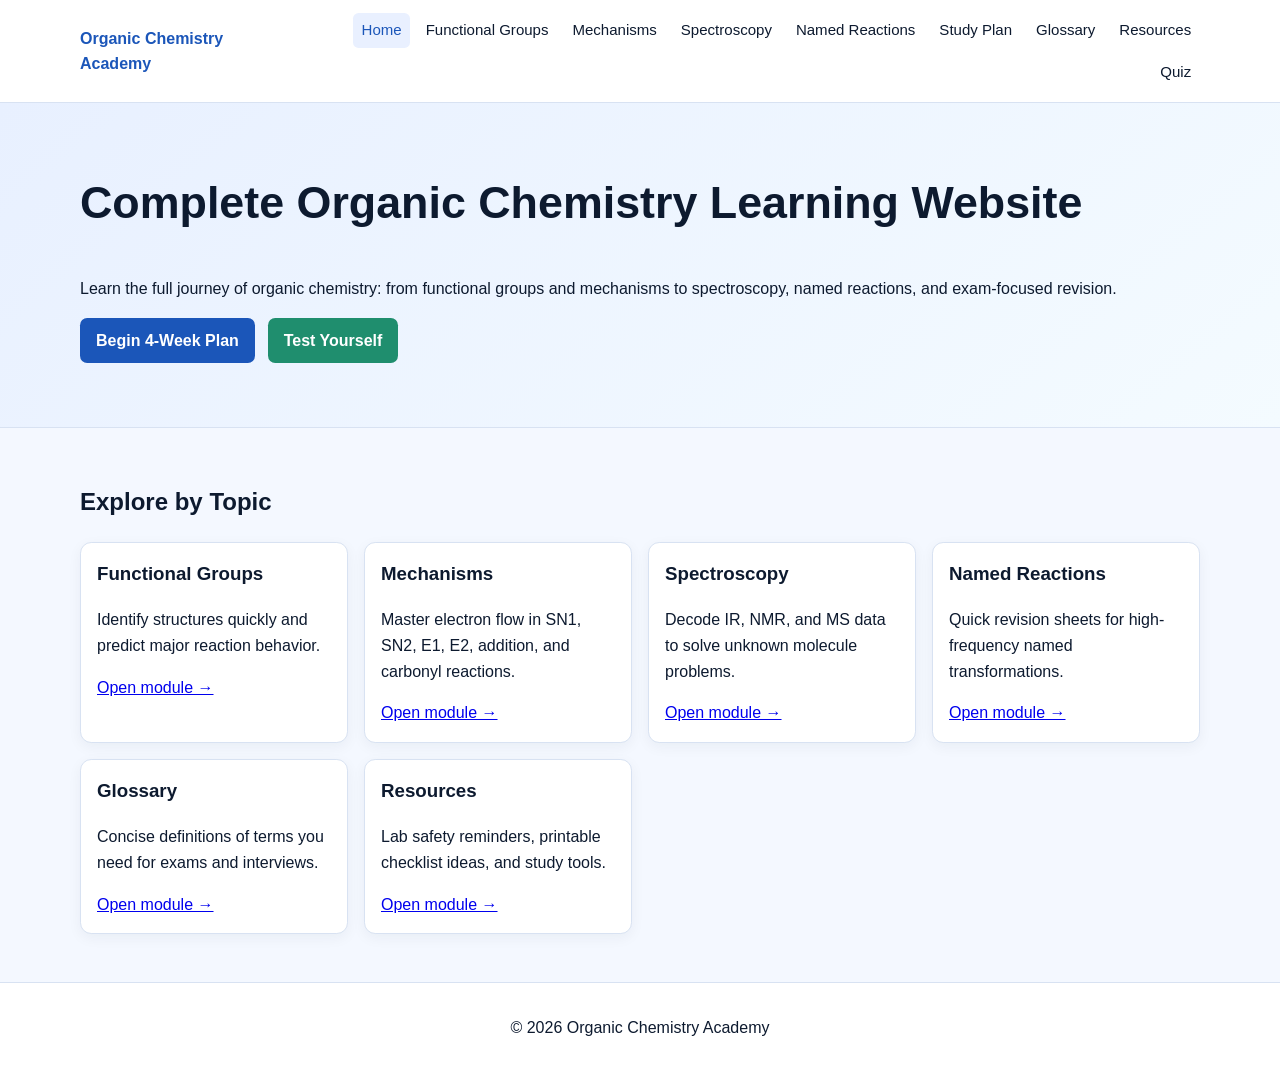
==== index.html @ 2b720aa4 "Expand site into complete organic chemistry portal" ====
<!DOCTYPE html>
<html lang="en">
  <head>
    <meta charset="UTF-8" />
    <meta name="viewport" content="width=device-width, initial-scale=1.0" />
    <title>Organic Chemistry Academy</title>
    <meta name="description" content="A complete multi-page organic chemistry learning website with notes, mechanisms, spectroscopy, quizzes, and resources." />
    <link rel="stylesheet" href="styles.css" />
  </head>
  <body>
    <header class="site-header">
      <div class="container nav-wrap">
        <a class="brand" href="index.html">Organic Chemistry Academy</a>
        <button id="menuToggle" class="menu-toggle" aria-label="Toggle navigation">☰</button>
        <nav id="siteNav" class="site-nav">
          <a href="index.html" class="active">Home</a>
          <a href="functional-groups.html">Functional Groups</a>
          <a href="reaction-mechanisms.html">Mechanisms</a>
          <a href="spectroscopy.html">Spectroscopy</a>
          <a href="named-reactions.html">Named Reactions</a>
          <a href="study-plan.html">Study Plan</a>
          <a href="glossary.html">Glossary</a>
          <a href="resources.html">Resources</a>
          <a href="quiz.html">Quiz</a>
        </nav>
      </div>
    </header>

    <main>
      <section class="hero">
        <div class="container">
          <h1>Complete Organic Chemistry Learning Website</h1>
          <p>
            Learn the full journey of organic chemistry: from functional groups and mechanisms
            to spectroscopy, named reactions, and exam-focused revision.
          </p>
          <div class="button-row">
            <a class="btn" href="study-plan.html">Begin 4-Week Plan</a>
            <a class="btn btn-secondary" href="quiz.html">Test Yourself</a>
          </div>
        </div>
      </section>

      <section class="container cards-section">
        <h2>Explore by Topic</h2>
        <div class="cards-grid">
          <article class="card">
            <h3>Functional Groups</h3>
            <p>Identify structures quickly and predict major reaction behavior.</p>
            <a href="functional-groups.html">Open module →</a>
          </article>
          <article class="card">
            <h3>Mechanisms</h3>
            <p>Master electron flow in SN1, SN2, E1, E2, addition, and carbonyl reactions.</p>
            <a href="reaction-mechanisms.html">Open module →</a>
          </article>
          <article class="card">
            <h3>Spectroscopy</h3>
            <p>Decode IR, NMR, and MS data to solve unknown molecule problems.</p>
            <a href="spectroscopy.html">Open module →</a>
          </article>
          <article class="card">
            <h3>Named Reactions</h3>
            <p>Quick revision sheets for high-frequency named transformations.</p>
            <a href="named-reactions.html">Open module →</a>
          </article>
          <article class="card">
            <h3>Glossary</h3>
            <p>Concise definitions of terms you need for exams and interviews.</p>
            <a href="glossary.html">Open module →</a>
          </article>
          <article class="card">
            <h3>Resources</h3>
            <p>Lab safety reminders, printable checklist ideas, and study tools.</p>
            <a href="resources.html">Open module →</a>
          </article>
        </div>
      </section>
    </main>

    <footer class="site-footer">
      <div class="container">
        <p>© <span class="year"></span> Organic Chemistry Academy</p>
      </div>
    </footer>

    <script src="script.js"></script>
  </body>
</html>
---- styles.css ----
:root {
  --bg: #f4f8ff;
  --surface: #ffffff;
  --text: #0d1a2f;
  --brand: #1b56b9;
  --brand-2: #1f8e6e;
  --border: #d8e2f2;
}

* { box-sizing: border-box; }

body {
  margin: 0;
  font-family: Inter, Arial, sans-serif;
  background: var(--bg);
  color: var(--text);
  line-height: 1.6;
}

.container { width: min(1120px, 92%); margin: 0 auto; }

.site-header {
  background: var(--surface);
  border-bottom: 1px solid var(--border);
  position: sticky;
  top: 0;
  z-index: 100;
}

.nav-wrap {
  display: flex;
  align-items: center;
  justify-content: space-between;
  gap: 1rem;
  padding: 0.8rem 0;
}

.brand { text-decoration: none; color: var(--brand); font-weight: 800; }

.site-nav {
  display: flex;
  flex-wrap: wrap;
  justify-content: flex-end;
  gap: 0.4rem;
}

.site-nav a {
  text-decoration: none;
  color: var(--text);
  padding: 0.35rem 0.55rem;
  border-radius: 0.35rem;
  font-size: 0.94rem;
}

.site-nav a:hover,
.site-nav a.active { background: #e9f0ff; color: var(--brand); }

.menu-toggle {
  display: none;
  border: 1px solid var(--border);
  background: #fff;
  border-radius: 0.4rem;
  font-size: 1.2rem;
}

.hero {
  background: linear-gradient(140deg, #e8f0ff, #f4fbff);
  border-bottom: 1px solid var(--border);
  padding: 4rem 0;
}

.hero h1 { margin-top: 0; font-size: clamp(1.9rem, 4vw, 2.8rem); }

.button-row { display: flex; flex-wrap: wrap; gap: 0.8rem; margin-top: 1rem; }

.btn {
  background: var(--brand);
  color: #fff;
  border: none;
  border-radius: 0.45rem;
  padding: 0.62rem 1rem;
  cursor: pointer;
  text-decoration: none;
  font-weight: 700;
}

.btn-secondary { background: var(--brand-2); }
.btn:hover { opacity: 0.92; }

.cards-section,
.page-content { padding: 2.2rem 0 3rem; }

.cards-grid {
  display: grid;
  grid-template-columns: repeat(auto-fit, minmax(240px, 1fr));
  gap: 1rem;
}

.card {
  background: var(--surface);
  border: 1px solid var(--border);
  border-radius: 0.7rem;
  padding: 1rem;
  box-shadow: 0 4px 14px rgba(10, 30, 60, 0.05);
}

.card h2,
.card h3 { margin-top: 0; }

.chem-table {
  width: 100%;
  border-collapse: collapse;
  background: var(--surface);
}

.chem-table th,
.chem-table td {
  border: 1px solid var(--border);
  padding: 0.6rem;
  text-align: left;
}

.note-box {
  margin-top: 1rem;
  background: var(--surface);
  border: 1px solid var(--border);
  border-left: 5px solid var(--brand);
  border-radius: 0.5rem;
  padding: 1rem;
}

.timeline article {
  background: var(--surface);
  border: 1px solid var(--border);
  border-left: 5px solid var(--brand-2);
  border-radius: 0.5rem;
  margin: 0.8rem 0;
  padding: 0.8rem 1rem;
}

.glossary {
  display: grid;
  gap: 0.8rem;
}

.glossary div {
  background: var(--surface);
  border: 1px solid var(--border);
  border-radius: 0.5rem;
  padding: 0.8rem 1rem;
}

.glossary dt { font-weight: 700; }
.glossary dd { margin: 0.2rem 0 0; }

.quiz-form fieldset {
  border: 1px solid var(--border);
  border-radius: 0.5rem;
  padding: 0.9rem 1rem;
  margin: 0 0 0.9rem;
  background: var(--surface);
}

.quiz-form label {
  display: block;
  margin: 0.25rem 0;
}

.quiz-result {
  font-weight: 700;
  margin-top: 1rem;
}

.site-footer {
  background: var(--surface);
  border-top: 1px solid var(--border);
  padding: 1rem 0;
  text-align: center;
}

@media (max-width: 980px) {
  .menu-toggle { display: block; }

  .site-nav {
    display: none;
    position: absolute;
    top: 100%;
    right: 4%;
    flex-direction: column;
    background: var(--surface);
    border: 1px solid var(--border);
    border-radius: 0.5rem;
    padding: 0.5rem;
    box-shadow: 0 10px 20px rgba(16, 32, 64, 0.12);
    max-width: min(92vw, 300px);
  }

  .site-nav.show { display: flex; }
}
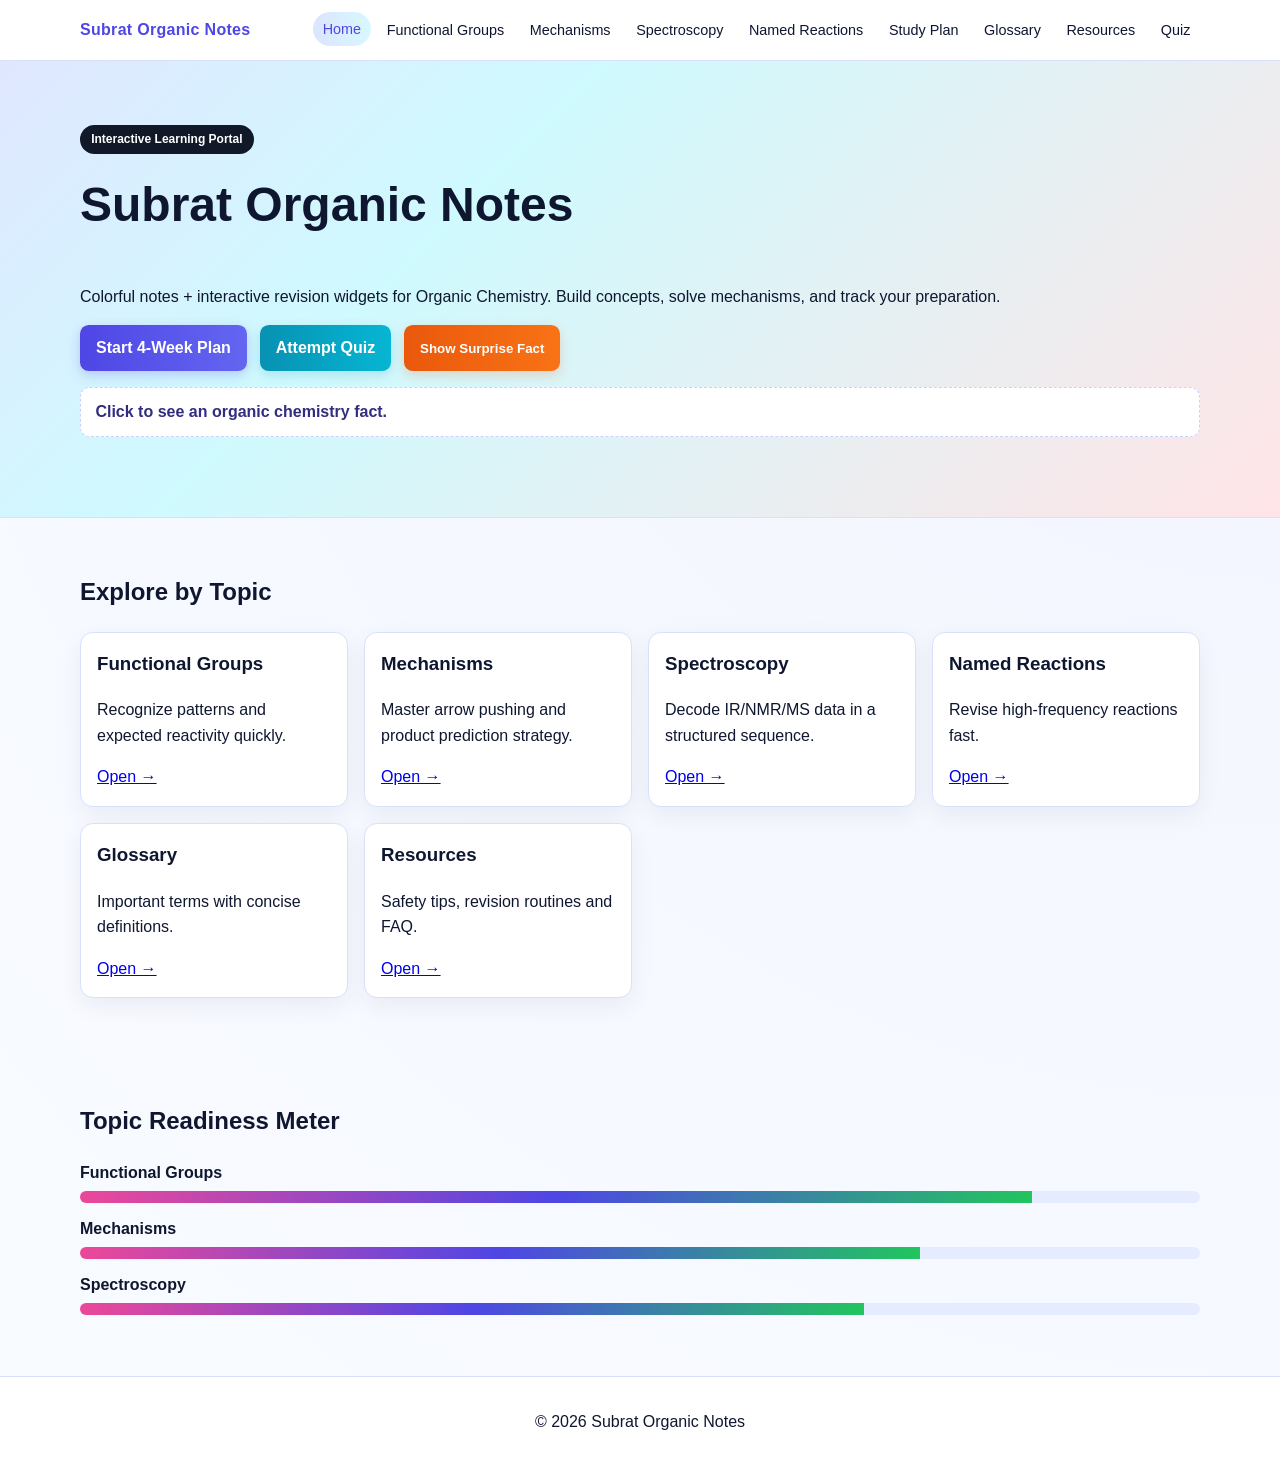
==== commit 9727d42a: "Rebrand to Subrat Organic Notes with colorful interactive UI" ====
--- a/index.html
+++ b/index.html
@@ -3,14 +3,14 @@
   <head>
     <meta charset="UTF-8" />
     <meta name="viewport" content="width=device-width, initial-scale=1.0" />
-    <title>Organic Chemistry Academy</title>
-    <meta name="description" content="A complete multi-page organic chemistry learning website with notes, mechanisms, spectroscopy, quizzes, and resources." />
+    <title>Subrat Organic Notes</title>
+    <meta name="description" content="A colorful and interactive multi-page organic chemistry website with notes, mechanisms, quizzes, and study tools." />
     <link rel="stylesheet" href="styles.css" />
   </head>
   <body>
     <header class="site-header">
       <div class="container nav-wrap">
-        <a class="brand" href="index.html">Organic Chemistry Academy</a>
+        <a class="brand" href="index.html">Subrat Organic Notes</a>
         <button id="menuToggle" class="menu-toggle" aria-label="Toggle navigation">☰</button>
         <nav id="siteNav" class="site-nav">
           <a href="index.html" class="active">Home</a>
@@ -27,60 +27,55 @@
     </header>
 
     <main>
-      <section class="hero">
+      <section class="hero colorful">
         <div class="container">
-          <h1>Complete Organic Chemistry Learning Website</h1>
+          <span class="badge">Interactive Learning Portal</span>
+          <h1>Subrat Organic Notes</h1>
           <p>
-            Learn the full journey of organic chemistry: from functional groups and mechanisms
-            to spectroscopy, named reactions, and exam-focused revision.
+            Colorful notes + interactive revision widgets for Organic Chemistry.
+            Build concepts, solve mechanisms, and track your preparation.
           </p>
           <div class="button-row">
-            <a class="btn" href="study-plan.html">Begin 4-Week Plan</a>
-            <a class="btn btn-secondary" href="quiz.html">Test Yourself</a>
+            <a class="btn" href="study-plan.html">Start 4-Week Plan</a>
+            <a class="btn btn-secondary" href="quiz.html">Attempt Quiz</a>
+            <button class="btn btn-accent" id="surpriseFactBtn" type="button">Show Surprise Fact</button>
           </div>
+          <p class="fact-box" id="surpriseFact">Click to see an organic chemistry fact.</p>
         </div>
       </section>
 
       <section class="container cards-section">
         <h2>Explore by Topic</h2>
         <div class="cards-grid">
-          <article class="card">
-            <h3>Functional Groups</h3>
-            <p>Identify structures quickly and predict major reaction behavior.</p>
-            <a href="functional-groups.html">Open module →</a>
-          </article>
-          <article class="card">
-            <h3>Mechanisms</h3>
-            <p>Master electron flow in SN1, SN2, E1, E2, addition, and carbonyl reactions.</p>
-            <a href="reaction-mechanisms.html">Open module →</a>
-          </article>
-          <article class="card">
-            <h3>Spectroscopy</h3>
-            <p>Decode IR, NMR, and MS data to solve unknown molecule problems.</p>
-            <a href="spectroscopy.html">Open module →</a>
-          </article>
-          <article class="card">
-            <h3>Named Reactions</h3>
-            <p>Quick revision sheets for high-frequency named transformations.</p>
-            <a href="named-reactions.html">Open module →</a>
-          </article>
-          <article class="card">
-            <h3>Glossary</h3>
-            <p>Concise definitions of terms you need for exams and interviews.</p>
-            <a href="glossary.html">Open module →</a>
-          </article>
-          <article class="card">
-            <h3>Resources</h3>
-            <p>Lab safety reminders, printable checklist ideas, and study tools.</p>
-            <a href="resources.html">Open module →</a>
-          </article>
+          <article class="card card-pop"><h3>Functional Groups</h3><p>Recognize patterns and expected reactivity quickly.</p><a href="functional-groups.html">Open →</a></article>
+          <article class="card card-pop"><h3>Mechanisms</h3><p>Master arrow pushing and product prediction strategy.</p><a href="reaction-mechanisms.html">Open →</a></article>
+          <article class="card card-pop"><h3>Spectroscopy</h3><p>Decode IR/NMR/MS data in a structured sequence.</p><a href="spectroscopy.html">Open →</a></article>
+          <article class="card card-pop"><h3>Named Reactions</h3><p>Revise high-frequency reactions fast.</p><a href="named-reactions.html">Open →</a></article>
+          <article class="card card-pop"><h3>Glossary</h3><p>Important terms with concise definitions.</p><a href="glossary.html">Open →</a></article>
+          <article class="card card-pop"><h3>Resources</h3><p>Safety tips, revision routines and FAQ.</p><a href="resources.html">Open →</a></article>
+        </div>
+      </section>
+
+      <section class="container progress-section">
+        <h2>Topic Readiness Meter</h2>
+        <div class="progress-item">
+          <span>Functional Groups</span>
+          <div class="progress-track"><div class="progress-fill" data-progress="85"></div></div>
+        </div>
+        <div class="progress-item">
+          <span>Mechanisms</span>
+          <div class="progress-track"><div class="progress-fill" data-progress="75"></div></div>
+        </div>
+        <div class="progress-item">
+          <span>Spectroscopy</span>
+          <div class="progress-track"><div class="progress-fill" data-progress="70"></div></div>
         </div>
       </section>
     </main>
 
     <footer class="site-footer">
       <div class="container">
-        <p>© <span class="year"></span> Organic Chemistry Academy</p>
+        <p>© <span class="year"></span> Subrat Organic Notes</p>
       </div>
     </footer>
 
--- a/styles.css
+++ b/styles.css
@@ -1,18 +1,21 @@
 :root {
-  --bg: #f4f8ff;
+  --bg: #f5f7ff;
   --surface: #ffffff;
-  --text: #0d1a2f;
-  --brand: #1b56b9;
-  --brand-2: #1f8e6e;
-  --border: #d8e2f2;
+  --text: #0f1730;
+  --brand: #4f46e5;
+  --brand-2: #06b6d4;
+  --accent: #f97316;
+  --pink: #ec4899;
+  --green: #22c55e;
+  --border: #d9e0fb;
 }
 
 * { box-sizing: border-box; }
 
 body {
   margin: 0;
-  font-family: Inter, Arial, sans-serif;
-  background: var(--bg);
+  font-family: 'Segoe UI', Arial, sans-serif;
+  background: radial-gradient(circle at top right, #eef4ff 0%, var(--bg) 35%, #f8fbff 100%);
   color: var(--text);
   line-height: 1.6;
 }
@@ -20,75 +23,89 @@
 .container { width: min(1120px, 92%); margin: 0 auto; }
 
 .site-header {
-  background: var(--surface);
+  background: rgba(255, 255, 255, 0.95);
+  backdrop-filter: blur(8px);
   border-bottom: 1px solid var(--border);
   position: sticky;
   top: 0;
   z-index: 100;
 }
 
-.nav-wrap {
-  display: flex;
-  align-items: center;
-  justify-content: space-between;
-  gap: 1rem;
-  padding: 0.8rem 0;
-}
-
-.brand { text-decoration: none; color: var(--brand); font-weight: 800; }
-
-.site-nav {
-  display: flex;
-  flex-wrap: wrap;
-  justify-content: flex-end;
-  gap: 0.4rem;
-}
-
+.nav-wrap { display: flex; align-items: center; justify-content: space-between; gap: 1rem; padding: 0.8rem 0; }
+.brand { text-decoration: none; color: var(--brand); font-weight: 900; letter-spacing: 0.3px; }
+
+.site-nav { display: flex; flex-wrap: wrap; justify-content: flex-end; gap: 0.4rem; }
 .site-nav a {
   text-decoration: none;
   color: var(--text);
-  padding: 0.35rem 0.55rem;
-  border-radius: 0.35rem;
-  font-size: 0.94rem;
-}
-
+  padding: 0.36rem 0.6rem;
+  border-radius: 999px;
+  font-size: 0.9rem;
+  transition: all 0.2s ease;
+}
 .site-nav a:hover,
-.site-nav a.active { background: #e9f0ff; color: var(--brand); }
+.site-nav a.active { background: linear-gradient(90deg, #dbe5ff, #d8f8ff); color: var(--brand); transform: translateY(-1px); }
 
 .menu-toggle {
   display: none;
   border: 1px solid var(--border);
   background: #fff;
-  border-radius: 0.4rem;
+  border-radius: 0.5rem;
   font-size: 1.2rem;
 }
 
 .hero {
-  background: linear-gradient(140deg, #e8f0ff, #f4fbff);
   border-bottom: 1px solid var(--border);
   padding: 4rem 0;
 }
 
-.hero h1 { margin-top: 0; font-size: clamp(1.9rem, 4vw, 2.8rem); }
+.hero.colorful {
+  background: linear-gradient(135deg, #e0e7ff 0%, #cffafe 35%, #ffe4e6 100%);
+}
+
+.badge {
+  display: inline-block;
+  background: #111827;
+  color: #fff;
+  padding: 0.3rem 0.7rem;
+  border-radius: 999px;
+  font-size: 0.75rem;
+  font-weight: 700;
+  margin-bottom: 0.8rem;
+}
+
+.hero h1 { margin-top: 0; font-size: clamp(2rem, 4vw, 3rem); }
 
 .button-row { display: flex; flex-wrap: wrap; gap: 0.8rem; margin-top: 1rem; }
 
 .btn {
-  background: var(--brand);
+  background: linear-gradient(90deg, var(--brand), #6366f1);
   color: #fff;
   border: none;
-  border-radius: 0.45rem;
-  padding: 0.62rem 1rem;
+  border-radius: 0.55rem;
+  padding: 0.64rem 1rem;
   cursor: pointer;
   text-decoration: none;
   font-weight: 700;
-}
-
-.btn-secondary { background: var(--brand-2); }
-.btn:hover { opacity: 0.92; }
+  box-shadow: 0 4px 12px rgba(79, 70, 229, 0.25);
+}
+.btn:hover { transform: translateY(-1px); }
+.btn-secondary { background: linear-gradient(90deg, #0891b2, var(--brand-2)); box-shadow: 0 4px 12px rgba(8, 145, 178, 0.2); }
+.btn-accent { background: linear-gradient(90deg, #ea580c, var(--accent)); box-shadow: 0 4px 12px rgba(234, 88, 12, 0.22); }
+
+.fact-box {
+  margin-top: 1rem;
+  background: #fff;
+  border: 1px dashed #c7d2fe;
+  border-radius: 0.6rem;
+  padding: 0.7rem 0.9rem;
+  font-weight: 600;
+  color: #312e81;
+}
 
 .cards-section,
-.page-content { padding: 2.2rem 0 3rem; }
+.page-content,
+.progress-section { padding: 2.2rem 0 3rem; }
 
 .cards-grid {
   display: grid;
@@ -99,26 +116,36 @@
 .card {
   background: var(--surface);
   border: 1px solid var(--border);
-  border-radius: 0.7rem;
+  border-radius: 0.8rem;
   padding: 1rem;
-  box-shadow: 0 4px 14px rgba(10, 30, 60, 0.05);
-}
+  box-shadow: 0 8px 24px rgba(15, 23, 48, 0.06);
+}
+
+.card-pop { transition: transform 0.2s ease, box-shadow 0.2s ease; }
+.card-pop:hover { transform: translateY(-5px); box-shadow: 0 14px 28px rgba(15, 23, 48, 0.14); }
 
 .card h2,
 .card h3 { margin-top: 0; }
 
-.chem-table {
-  width: 100%;
-  border-collapse: collapse;
-  background: var(--surface);
-}
-
+.progress-item { margin: 0.8rem 0; }
+.progress-item span { font-weight: 700; }
+.progress-track {
+  margin-top: 0.35rem;
+  height: 12px;
+  background: #e6ecff;
+  border-radius: 999px;
+  overflow: hidden;
+}
+.progress-fill {
+  width: 0;
+  height: 100%;
+  background: linear-gradient(90deg, var(--pink), var(--brand), var(--green));
+  transition: width 1s ease;
+}
+
+.chem-table { width: 100%; border-collapse: collapse; background: var(--surface); }
 .chem-table th,
-.chem-table td {
-  border: 1px solid var(--border);
-  padding: 0.6rem;
-  text-align: left;
-}
+.chem-table td { border: 1px solid var(--border); padding: 0.6rem; text-align: left; }
 
 .note-box {
   margin-top: 1rem;
@@ -138,37 +165,41 @@
   padding: 0.8rem 1rem;
 }
 
-.glossary {
-  display: grid;
-  gap: 0.8rem;
-}
-
-.glossary div {
-  background: var(--surface);
-  border: 1px solid var(--border);
-  border-radius: 0.5rem;
-  padding: 0.8rem 1rem;
-}
-
+.glossary { display: grid; gap: 0.8rem; }
+.glossary div { background: var(--surface); border: 1px solid var(--border); border-radius: 0.5rem; padding: 0.8rem 1rem; }
 .glossary dt { font-weight: 700; }
 .glossary dd { margin: 0.2rem 0 0; }
 
 .quiz-form fieldset {
   border: 1px solid var(--border);
-  border-radius: 0.5rem;
+  border-radius: 0.65rem;
   padding: 0.9rem 1rem;
   margin: 0 0 0.9rem;
-  background: var(--surface);
-}
-
-.quiz-form label {
-  display: block;
-  margin: 0.25rem 0;
-}
-
-.quiz-result {
+  background: linear-gradient(180deg, #fff, #f9fbff);
+}
+.quiz-form label { display: block; margin: 0.3rem 0; }
+.quiz-result { font-weight: 800; margin-top: 1rem; font-size: 1.05rem; }
+
+.faq-block {
+  margin-top: 1.5rem;
+  background: #fff;
+  border: 1px solid var(--border);
+  border-radius: 0.7rem;
+  padding: 1rem;
+}
+
+.faq-block details {
+  border: 1px solid #e8edff;
+  border-radius: 0.55rem;
+  padding: 0.6rem 0.8rem;
+  margin: 0.6rem 0;
+  background: #f9fbff;
+}
+
+.faq-block summary {
+  cursor: pointer;
   font-weight: 700;
-  margin-top: 1rem;
+  color: #312e81;
 }
 
 .site-footer {
@@ -180,7 +211,6 @@
 
 @media (max-width: 980px) {
   .menu-toggle { display: block; }
-
   .site-nav {
     display: none;
     position: absolute;
@@ -194,6 +224,5 @@
     box-shadow: 0 10px 20px rgba(16, 32, 64, 0.12);
     max-width: min(92vw, 300px);
   }
-
   .site-nav.show { display: flex; }
 }
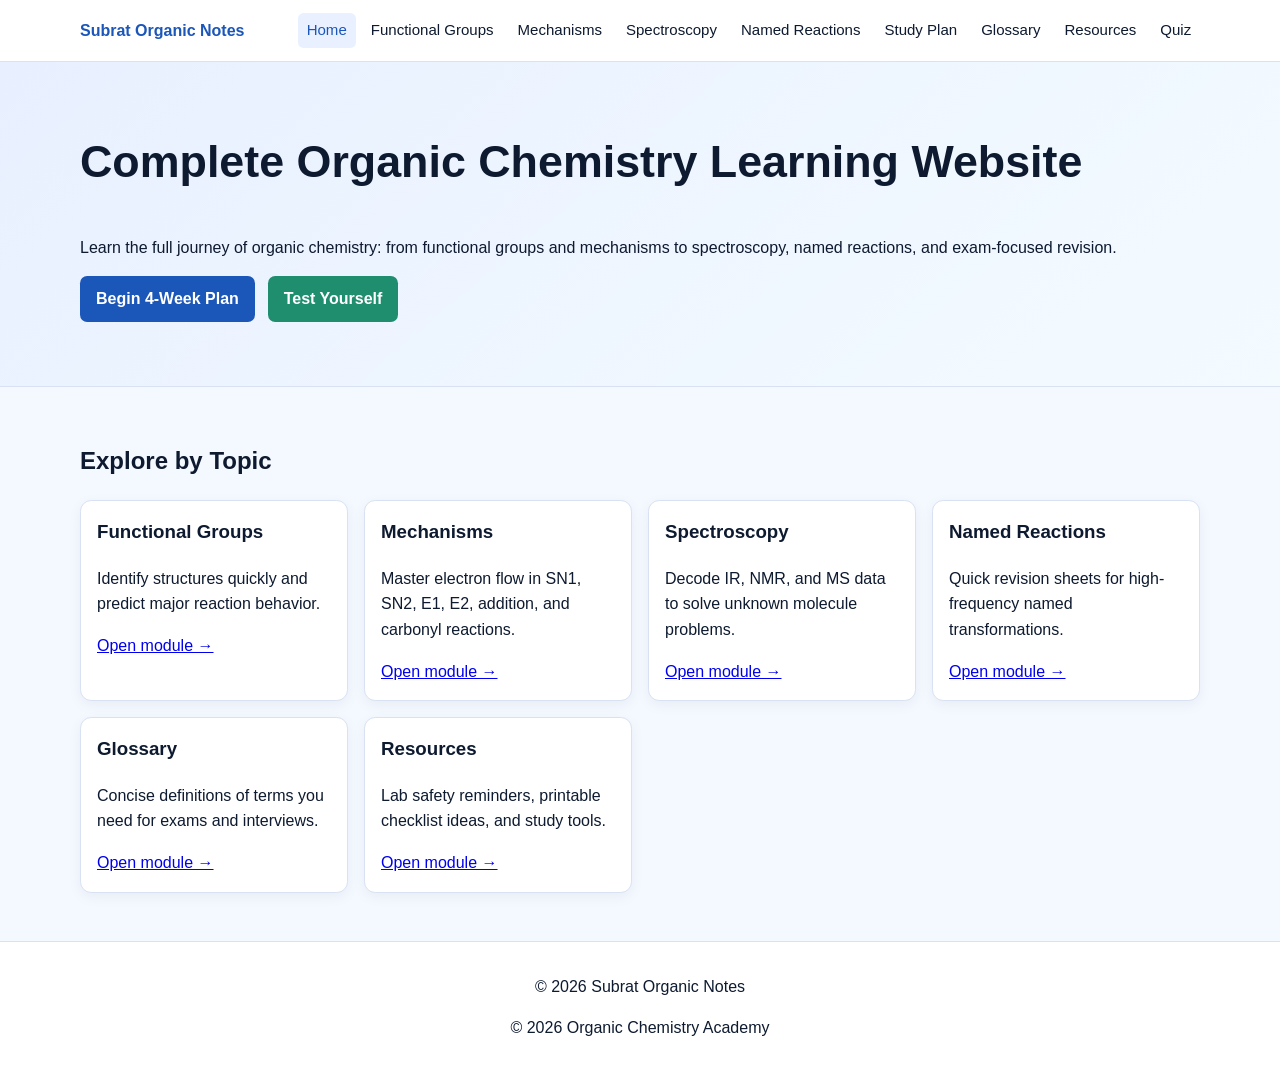
==== commit 11c49ba5: "Merge branch 'main' into codex/create-complete-organic-chemistry-website-qwh6n4" ====
--- a/index.html
+++ b/index.html
@@ -3,8 +3,8 @@
   <head>
     <meta charset="UTF-8" />
     <meta name="viewport" content="width=device-width, initial-scale=1.0" />
-    <title>Subrat Organic Notes</title>
-    <meta name="description" content="A colorful and interactive multi-page organic chemistry website with notes, mechanisms, quizzes, and study tools." />
+    <title>Organic Chemistry Academy</title>
+    <meta name="description" content="A complete multi-page organic chemistry learning website with notes, mechanisms, spectroscopy, quizzes, and resources." />
     <link rel="stylesheet" href="styles.css" />
   </head>
   <body>
@@ -27,48 +27,53 @@
     </header>
 
     <main>
-      <section class="hero colorful">
+      <section class="hero">
         <div class="container">
-          <span class="badge">Interactive Learning Portal</span>
-          <h1>Subrat Organic Notes</h1>
+          <h1>Complete Organic Chemistry Learning Website</h1>
           <p>
-            Colorful notes + interactive revision widgets for Organic Chemistry.
-            Build concepts, solve mechanisms, and track your preparation.
+            Learn the full journey of organic chemistry: from functional groups and mechanisms
+            to spectroscopy, named reactions, and exam-focused revision.
           </p>
           <div class="button-row">
-            <a class="btn" href="study-plan.html">Start 4-Week Plan</a>
-            <a class="btn btn-secondary" href="quiz.html">Attempt Quiz</a>
-            <button class="btn btn-accent" id="surpriseFactBtn" type="button">Show Surprise Fact</button>
+            <a class="btn" href="study-plan.html">Begin 4-Week Plan</a>
+            <a class="btn btn-secondary" href="quiz.html">Test Yourself</a>
           </div>
-          <p class="fact-box" id="surpriseFact">Click to see an organic chemistry fact.</p>
         </div>
       </section>
 
       <section class="container cards-section">
         <h2>Explore by Topic</h2>
         <div class="cards-grid">
-          <article class="card card-pop"><h3>Functional Groups</h3><p>Recognize patterns and expected reactivity quickly.</p><a href="functional-groups.html">Open →</a></article>
-          <article class="card card-pop"><h3>Mechanisms</h3><p>Master arrow pushing and product prediction strategy.</p><a href="reaction-mechanisms.html">Open →</a></article>
-          <article class="card card-pop"><h3>Spectroscopy</h3><p>Decode IR/NMR/MS data in a structured sequence.</p><a href="spectroscopy.html">Open →</a></article>
-          <article class="card card-pop"><h3>Named Reactions</h3><p>Revise high-frequency reactions fast.</p><a href="named-reactions.html">Open →</a></article>
-          <article class="card card-pop"><h3>Glossary</h3><p>Important terms with concise definitions.</p><a href="glossary.html">Open →</a></article>
-          <article class="card card-pop"><h3>Resources</h3><p>Safety tips, revision routines and FAQ.</p><a href="resources.html">Open →</a></article>
-        </div>
-      </section>
-
-      <section class="container progress-section">
-        <h2>Topic Readiness Meter</h2>
-        <div class="progress-item">
-          <span>Functional Groups</span>
-          <div class="progress-track"><div class="progress-fill" data-progress="85"></div></div>
-        </div>
-        <div class="progress-item">
-          <span>Mechanisms</span>
-          <div class="progress-track"><div class="progress-fill" data-progress="75"></div></div>
-        </div>
-        <div class="progress-item">
-          <span>Spectroscopy</span>
-          <div class="progress-track"><div class="progress-fill" data-progress="70"></div></div>
+          <article class="card">
+            <h3>Functional Groups</h3>
+            <p>Identify structures quickly and predict major reaction behavior.</p>
+            <a href="functional-groups.html">Open module →</a>
+          </article>
+          <article class="card">
+            <h3>Mechanisms</h3>
+            <p>Master electron flow in SN1, SN2, E1, E2, addition, and carbonyl reactions.</p>
+            <a href="reaction-mechanisms.html">Open module →</a>
+          </article>
+          <article class="card">
+            <h3>Spectroscopy</h3>
+            <p>Decode IR, NMR, and MS data to solve unknown molecule problems.</p>
+            <a href="spectroscopy.html">Open module →</a>
+          </article>
+          <article class="card">
+            <h3>Named Reactions</h3>
+            <p>Quick revision sheets for high-frequency named transformations.</p>
+            <a href="named-reactions.html">Open module →</a>
+          </article>
+          <article class="card">
+            <h3>Glossary</h3>
+            <p>Concise definitions of terms you need for exams and interviews.</p>
+            <a href="glossary.html">Open module →</a>
+          </article>
+          <article class="card">
+            <h3>Resources</h3>
+            <p>Lab safety reminders, printable checklist ideas, and study tools.</p>
+            <a href="resources.html">Open module →</a>
+          </article>
         </div>
       </section>
     </main>
@@ -76,6 +81,7 @@
     <footer class="site-footer">
       <div class="container">
         <p>© <span class="year"></span> Subrat Organic Notes</p>
+        <p>© <span class="year"></span> Organic Chemistry Academy</p>
       </div>
     </footer>
 
--- a/styles.css
+++ b/styles.css
@@ -1,21 +1,18 @@
 :root {
-  --bg: #f5f7ff;
+  --bg: #f4f8ff;
   --surface: #ffffff;
-  --text: #0f1730;
-  --brand: #4f46e5;
-  --brand-2: #06b6d4;
-  --accent: #f97316;
-  --pink: #ec4899;
-  --green: #22c55e;
-  --border: #d9e0fb;
+  --text: #0d1a2f;
+  --brand: #1b56b9;
+  --brand-2: #1f8e6e;
+  --border: #d8e2f2;
 }
 
 * { box-sizing: border-box; }
 
 body {
   margin: 0;
-  font-family: 'Segoe UI', Arial, sans-serif;
-  background: radial-gradient(circle at top right, #eef4ff 0%, var(--bg) 35%, #f8fbff 100%);
+  font-family: Inter, Arial, sans-serif;
+  background: var(--bg);
   color: var(--text);
   line-height: 1.6;
 }
@@ -23,89 +20,75 @@
 .container { width: min(1120px, 92%); margin: 0 auto; }
 
 .site-header {
-  background: rgba(255, 255, 255, 0.95);
-  backdrop-filter: blur(8px);
+  background: var(--surface);
   border-bottom: 1px solid var(--border);
   position: sticky;
   top: 0;
   z-index: 100;
 }
 
-.nav-wrap { display: flex; align-items: center; justify-content: space-between; gap: 1rem; padding: 0.8rem 0; }
-.brand { text-decoration: none; color: var(--brand); font-weight: 900; letter-spacing: 0.3px; }
+.nav-wrap {
+  display: flex;
+  align-items: center;
+  justify-content: space-between;
+  gap: 1rem;
+  padding: 0.8rem 0;
+}
 
-.site-nav { display: flex; flex-wrap: wrap; justify-content: flex-end; gap: 0.4rem; }
+.brand { text-decoration: none; color: var(--brand); font-weight: 800; }
+
+.site-nav {
+  display: flex;
+  flex-wrap: wrap;
+  justify-content: flex-end;
+  gap: 0.4rem;
+}
+
 .site-nav a {
   text-decoration: none;
   color: var(--text);
-  padding: 0.36rem 0.6rem;
-  border-radius: 999px;
-  font-size: 0.9rem;
-  transition: all 0.2s ease;
+  padding: 0.35rem 0.55rem;
+  border-radius: 0.35rem;
+  font-size: 0.94rem;
 }
+
 .site-nav a:hover,
-.site-nav a.active { background: linear-gradient(90deg, #dbe5ff, #d8f8ff); color: var(--brand); transform: translateY(-1px); }
+.site-nav a.active { background: #e9f0ff; color: var(--brand); }
 
 .menu-toggle {
   display: none;
   border: 1px solid var(--border);
   background: #fff;
-  border-radius: 0.5rem;
+  border-radius: 0.4rem;
   font-size: 1.2rem;
 }
 
 .hero {
+  background: linear-gradient(140deg, #e8f0ff, #f4fbff);
   border-bottom: 1px solid var(--border);
   padding: 4rem 0;
 }
 
-.hero.colorful {
-  background: linear-gradient(135deg, #e0e7ff 0%, #cffafe 35%, #ffe4e6 100%);
-}
-
-.badge {
-  display: inline-block;
-  background: #111827;
-  color: #fff;
-  padding: 0.3rem 0.7rem;
-  border-radius: 999px;
-  font-size: 0.75rem;
-  font-weight: 700;
-  margin-bottom: 0.8rem;
-}
-
-.hero h1 { margin-top: 0; font-size: clamp(2rem, 4vw, 3rem); }
+.hero h1 { margin-top: 0; font-size: clamp(1.9rem, 4vw, 2.8rem); }
 
 .button-row { display: flex; flex-wrap: wrap; gap: 0.8rem; margin-top: 1rem; }
 
 .btn {
-  background: linear-gradient(90deg, var(--brand), #6366f1);
+  background: var(--brand);
   color: #fff;
   border: none;
-  border-radius: 0.55rem;
-  padding: 0.64rem 1rem;
+  border-radius: 0.45rem;
+  padding: 0.62rem 1rem;
   cursor: pointer;
   text-decoration: none;
   font-weight: 700;
-  box-shadow: 0 4px 12px rgba(79, 70, 229, 0.25);
-}
-.btn:hover { transform: translateY(-1px); }
-.btn-secondary { background: linear-gradient(90deg, #0891b2, var(--brand-2)); box-shadow: 0 4px 12px rgba(8, 145, 178, 0.2); }
-.btn-accent { background: linear-gradient(90deg, #ea580c, var(--accent)); box-shadow: 0 4px 12px rgba(234, 88, 12, 0.22); }
-
-.fact-box {
-  margin-top: 1rem;
-  background: #fff;
-  border: 1px dashed #c7d2fe;
-  border-radius: 0.6rem;
-  padding: 0.7rem 0.9rem;
-  font-weight: 600;
-  color: #312e81;
 }
 
+.btn-secondary { background: var(--brand-2); }
+.btn:hover { opacity: 0.92; }
+
 .cards-section,
-.page-content,
-.progress-section { padding: 2.2rem 0 3rem; }
+.page-content { padding: 2.2rem 0 3rem; }
 
 .cards-grid {
   display: grid;
@@ -116,36 +99,26 @@
 .card {
   background: var(--surface);
   border: 1px solid var(--border);
-  border-radius: 0.8rem;
+  border-radius: 0.7rem;
   padding: 1rem;
-  box-shadow: 0 8px 24px rgba(15, 23, 48, 0.06);
+  box-shadow: 0 4px 14px rgba(10, 30, 60, 0.05);
 }
-
-.card-pop { transition: transform 0.2s ease, box-shadow 0.2s ease; }
-.card-pop:hover { transform: translateY(-5px); box-shadow: 0 14px 28px rgba(15, 23, 48, 0.14); }
 
 .card h2,
 .card h3 { margin-top: 0; }
 
-.progress-item { margin: 0.8rem 0; }
-.progress-item span { font-weight: 700; }
-.progress-track {
-  margin-top: 0.35rem;
-  height: 12px;
-  background: #e6ecff;
-  border-radius: 999px;
-  overflow: hidden;
-}
-.progress-fill {
-  width: 0;
-  height: 100%;
-  background: linear-gradient(90deg, var(--pink), var(--brand), var(--green));
-  transition: width 1s ease;
+.chem-table {
+  width: 100%;
+  border-collapse: collapse;
+  background: var(--surface);
 }
 
-.chem-table { width: 100%; border-collapse: collapse; background: var(--surface); }
 .chem-table th,
-.chem-table td { border: 1px solid var(--border); padding: 0.6rem; text-align: left; }
+.chem-table td {
+  border: 1px solid var(--border);
+  padding: 0.6rem;
+  text-align: left;
+}
 
 .note-box {
   margin-top: 1rem;
@@ -165,41 +138,37 @@
   padding: 0.8rem 1rem;
 }
 
-.glossary { display: grid; gap: 0.8rem; }
-.glossary div { background: var(--surface); border: 1px solid var(--border); border-radius: 0.5rem; padding: 0.8rem 1rem; }
+.glossary {
+  display: grid;
+  gap: 0.8rem;
+}
+
+.glossary div {
+  background: var(--surface);
+  border: 1px solid var(--border);
+  border-radius: 0.5rem;
+  padding: 0.8rem 1rem;
+}
+
 .glossary dt { font-weight: 700; }
 .glossary dd { margin: 0.2rem 0 0; }
 
 .quiz-form fieldset {
   border: 1px solid var(--border);
-  border-radius: 0.65rem;
+  border-radius: 0.5rem;
   padding: 0.9rem 1rem;
   margin: 0 0 0.9rem;
-  background: linear-gradient(180deg, #fff, #f9fbff);
-}
-.quiz-form label { display: block; margin: 0.3rem 0; }
-.quiz-result { font-weight: 800; margin-top: 1rem; font-size: 1.05rem; }
-
-.faq-block {
-  margin-top: 1.5rem;
-  background: #fff;
-  border: 1px solid var(--border);
-  border-radius: 0.7rem;
-  padding: 1rem;
+  background: var(--surface);
 }
 
-.faq-block details {
-  border: 1px solid #e8edff;
-  border-radius: 0.55rem;
-  padding: 0.6rem 0.8rem;
-  margin: 0.6rem 0;
-  background: #f9fbff;
+.quiz-form label {
+  display: block;
+  margin: 0.25rem 0;
 }
 
-.faq-block summary {
-  cursor: pointer;
+.quiz-result {
   font-weight: 700;
-  color: #312e81;
+  margin-top: 1rem;
 }
 
 .site-footer {
@@ -211,6 +180,7 @@
 
 @media (max-width: 980px) {
   .menu-toggle { display: block; }
+
   .site-nav {
     display: none;
     position: absolute;
@@ -224,5 +194,6 @@
     box-shadow: 0 10px 20px rgba(16, 32, 64, 0.12);
     max-width: min(92vw, 300px);
   }
+
   .site-nav.show { display: flex; }
 }
